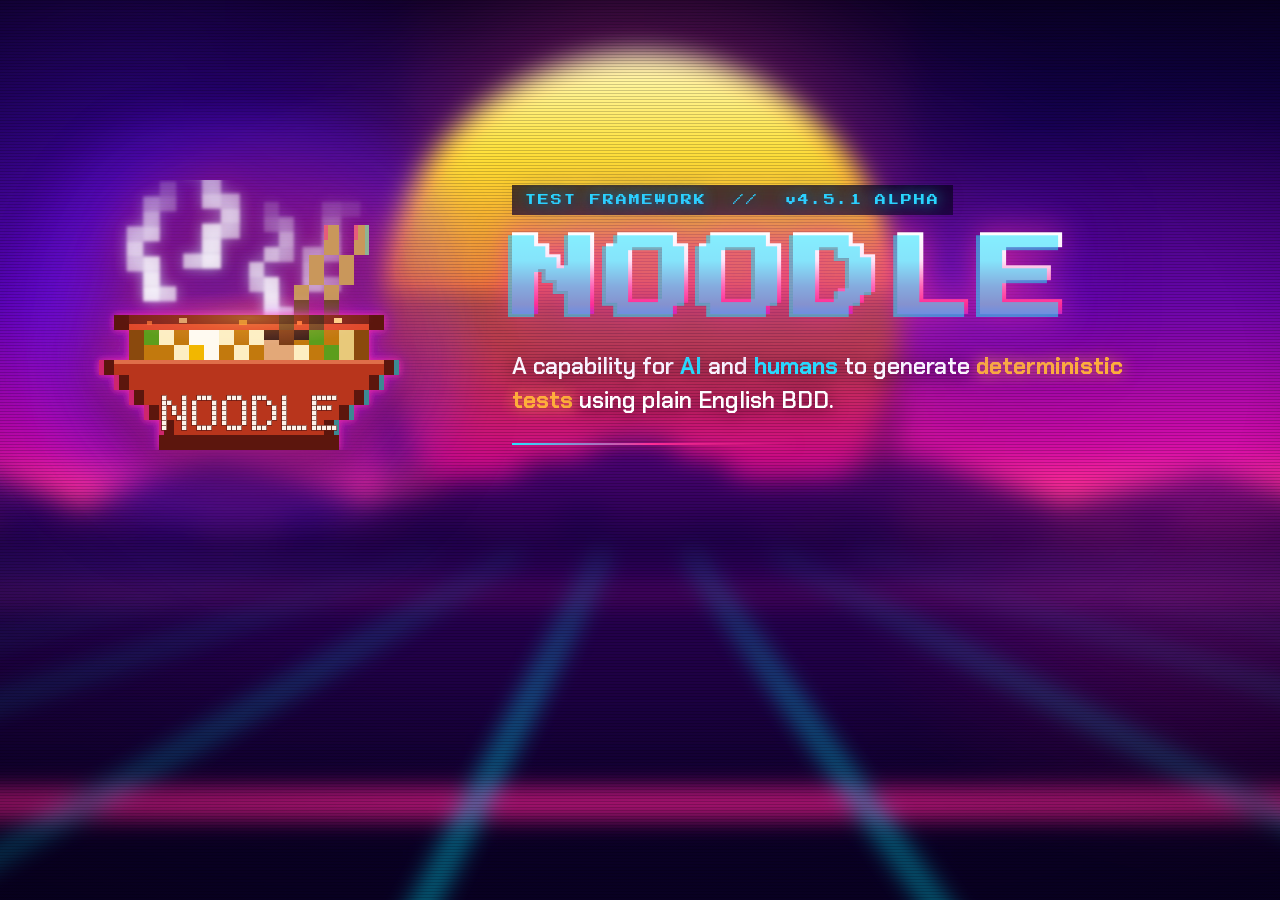
==== tools/og-card.html @ cbca73c9 "NLANDING_0018 style:bumps the page to the 4.5.1-alpha release Tracks the new release tag across ever" ====
<!DOCTYPE html>
<html lang="en">
<head>
<meta charset="utf-8">
<title>Noodle — social card source (1200×630)</title>

<!--
  Source for assets/img/og-cover.png.

  It is not part of the site — nothing links to it. It exists so the social
  card can be re-exported from the same stylesheet the hero uses, instead of
  being redrawn by hand every time the hero changes. Serve the repo and render
  this page at exactly 1200×630:

    python3 -m http.server 8000
    chrome --headless --force-prefers-reduced-motion \
           --window-size=1200,630 --screenshot=assets/img/og-cover.png \
           http://127.0.0.1:8000/tools/og-card.html

  --force-prefers-reduced-motion matters: it freezes the steam, the float and
  the halo pulse, so the export is deterministic rather than whatever frame the
  screenshot happened to catch.
-->

<link rel="stylesheet" href="../assets/css/styles.css">
<style>
  /* The card is a fixed 1200×630 plate, not a responsive page, so the hero's
     centred column becomes two columns and the vw-based clamps settle at their
     ceilings. Everything else is inherited from styles.css on purpose. */

  html, body {
    width: 1200px;
    height: 630px;
    overflow: hidden;
  }

  .og {
    position: relative;
    z-index: 3;
    box-sizing: border-box;
    display: grid;
    grid-template-columns: 430px 1fr;
    align-items: center;
    gap: 48px;
    width: 1200px;
    height: 630px;
    padding: 0 70px 0 34px;
  }

  .og .logo-stage {
    width: 360px;
    margin: 0 auto;
  }

  .og-copy { text-align: left; }

  /* The sun sits directly behind this line on the card, and cyan on orange is
     unreadable — same dark pill the page's section labels use. */
  .og-copy .kicker {
    display: inline-block;
    margin: 0 0 16px;
    padding: 7px 13px 6px;
    background: rgba(8, 2, 24, .72);
    backdrop-filter: blur(5px);
  }
  .og-copy .wordmark { margin: 0 0 20px; }

  .og-copy .tagline {
    max-width: 620px;
    margin: 0;
    line-height: 1.45;
  }

  .og-rule {
    width: 280px;
    height: 2px;
    margin: 26px 0 0;
    background: linear-gradient(90deg, var(--cyan), var(--magenta), transparent);
    box-shadow: 0 0 14px rgba(255, 45, 149, .6);
  }
</style>
</head>
<body>

<div class="scene" aria-hidden="true">
  <div class="sky"></div>
  <div class="stars"></div>
  <div class="sun"></div>
  <div class="city"></div>
  <div class="ridge"></div>
  <div class="floor"><div class="floor-grid"></div></div>
  <div class="haze haze-a"></div>
  <div class="haze haze-b"></div>
</div>

<div class="crt" aria-hidden="true">
  <div class="scanlines"></div>
  <div class="vignette"></div>
</div>

<div class="og">

  <div class="logo-stage">
    <div class="logo-halo"></div>
    <img class="logo" src="../assets/img/noodle-bowl-hot.svg"
         alt="" width="320" height="240">
  </div>

  <div class="og-copy">
    <p class="kicker">TEST FRAMEWORK &nbsp;//&nbsp; v4.5.1 ALPHA</p>

    <h1 class="wordmark">
      <span class="wordmark-text" data-text="NOODLE">NOODLE</span>
    </h1>

    <p class="tagline">
      A capability for <b>AI</b> and <b>humans</b> to generate
      <b class="hot">deterministic tests</b> using plain&nbsp;English&nbsp;BDD.
    </p>

    <div class="og-rule"></div>
  </div>

</div>

</body>
</html>
---- assets/css/styles.css ----
/* ==========================================================================
   Noodle — landing page
   80s synthwave / cyberpunk. Blurred scene behind, crisp pixel art in front.
   ========================================================================== */

/* --- self-hosted fonts (SIL Open Font License, see assets/fonts/README.md) --- */

@font-face {
  font-family: 'Press Start 2P';
  src: url('../fonts/press-start-2p-400.woff2') format('woff2');
  font-weight: 400;
  font-style: normal;
  font-display: swap;
}

@font-face {
  font-family: 'Chakra Petch';
  src: url('../fonts/chakra-petch-400.woff2') format('woff2');
  font-weight: 400;
  font-style: normal;
  font-display: swap;
}

@font-face {
  font-family: 'Chakra Petch';
  src: url('../fonts/chakra-petch-600.woff2') format('woff2');
  font-weight: 600;
  font-style: normal;
  font-display: swap;
}

@font-face {
  font-family: 'Chakra Petch';
  src: url('../fonts/chakra-petch-700.woff2') format('woff2');
  font-weight: 700;
  font-style: normal;
  font-display: swap;
}

:root {
  --ink:        #05010f;
  --ink-2:      #0b0221;
  --magenta:    #ff2d95;
  --cyan:       #23e5ff;
  --violet:     #7a1bff;
  --amber:      #ffb03a;
  --paper:      #ffe9fb;
  --paper-dim:  #c9a8d8;

  --pixel: 'Press Start 2P', 'Courier New', monospace;
  --ui:    'Chakra Petch', 'Trebuchet MS', system-ui, sans-serif;
  --mono:  ui-monospace, 'SF Mono', 'JetBrains Mono', Menlo, Consolas, monospace;

  --horizon: 60%;
}

* { box-sizing: border-box; }

[hidden] { display: none !important; }

html { scroll-behavior: smooth; }

body {
  margin: 0;
  min-height: 100vh;
  background: var(--ink);
  color: var(--paper);
  font-family: var(--ui);
  font-size: 17px;
  line-height: 1.6;
  overflow-x: hidden;
  -webkit-font-smoothing: antialiased;
}

/* ==========================================================================
   1. The scene — everything in here is blurred
   ========================================================================== */

.scene {
  position: fixed;
  inset: -8%;                       /* overscan so blurred edges stay off-screen */
  z-index: 0;
  overflow: hidden;
  filter: blur(13px) saturate(1.45);
  transform: translateZ(0);
}

.sky {
  position: absolute;
  inset: 0;
  background:
    linear-gradient(180deg,
      #04010d   0%,
      #10033a  18%,
      #3d0a78  36%,
      #94157a  50%,
      #ff5f7d  57%,
      #ffc861  60%,
      #2a0246  64%,
      #12022c 100%);
}

.stars {
  position: absolute;
  left: 0; right: 0; top: 0; height: 46%;
  background-image:
    radial-gradient(2px 2px at 12% 18%, #fff, transparent),
    radial-gradient(2px 2px at 27% 42%, #cfe9ff, transparent),
    radial-gradient(2px 2px at 41%  9%, #fff, transparent),
    radial-gradient(3px 3px at 58% 27%, #ffd6f2, transparent),
    radial-gradient(2px 2px at 71% 13%, #fff, transparent),
    radial-gradient(2px 2px at 83% 35%, #cfe9ff, transparent),
    radial-gradient(2px 2px at 92% 20%, #fff, transparent),
    radial-gradient(2px 2px at 5%  48%, #fff, transparent);
  opacity: .8;
}

/* the big sinking sun */
.sun {
  position: absolute;
  left: 50%;
  bottom: calc(100% - var(--horizon) - 2%);
  width: 58vmin;
  height: 58vmin;
  transform: translateX(-50%);
  border-radius: 50%;
  background: linear-gradient(180deg,
    #fffbd6  0%,
    #ffe066 20%,
    #ff9a3d 46%,
    #ff2d95 76%,
    #c81ad6 100%);
  box-shadow: 0 0 22vmin rgba(255, 90, 140, .55);
}

.sun::after {                       /* the classic banding across the lower half */
  content: '';
  position: absolute;
  inset: 44% 0 0 0;
  background: repeating-linear-gradient(180deg,
    transparent 0 11px,
    rgba(22, 2, 48, .9) 11px 20px);
}

/* skyline sitting on the horizon */
.city {
  position: absolute;
  left: -5%; right: -5%;
  top: calc(var(--horizon) - 70px);
  height: 70px;
  background: linear-gradient(180deg, #2b0a52, #150330);
  clip-path: polygon(
    0% 100%,  0% 62%,  3% 62%,  3% 40%,  7% 40%,  7% 72%, 11% 72%,
    11% 30%, 14% 30%, 14% 66%, 19% 66%, 19% 48%, 23% 48%, 23% 78%,
    28% 78%, 28% 34%, 31% 34%, 31% 70%, 36% 70%, 36% 55%, 40% 55%,
    40% 80%, 45% 80%, 45% 26%, 48% 26%, 48% 64%, 53% 64%, 53% 44%,
    57% 44%, 57% 76%, 62% 76%, 62% 36%, 66% 36%, 66% 68%, 71% 68%,
    71% 50%, 75% 50%, 75% 82%, 80% 82%, 80% 32%, 83% 32%, 83% 70%,
    88% 70%, 88% 54%, 92% 54%, 92% 74%, 96% 74%, 96% 44%, 100% 44%,
    100% 100%);
}

/* mountain ridge just behind it */
.ridge {
  position: absolute;
  left: -5%; right: -5%;
  top: calc(var(--horizon) - 130px);
  height: 130px;
  background: linear-gradient(180deg, rgba(58, 10, 96, .9), rgba(20, 3, 48, .95));
  clip-path: polygon(
    0% 100%, 0% 70%, 9% 34%, 16% 62%, 24% 22%, 33% 58%, 41% 40%,
    50% 8%, 58% 46%, 67% 26%, 76% 60%, 85% 36%, 93% 64%, 100% 46%,
    100% 100%);
}

/* neon horizon line */
.city::after {
  content: '';
  position: absolute;
  left: 0; right: 0; bottom: -3px;
  height: 3px;
  background: linear-gradient(90deg, var(--cyan), #fff, var(--magenta));
}

/* the perspective floor */
.floor {
  position: absolute;
  left: 0; right: 0;
  top: var(--horizon);
  bottom: 0;
  overflow: hidden;
  perspective: 190px;
  perspective-origin: 50% 0%;
  background: linear-gradient(180deg, #22043f 0%, #0a0120 70%);
}

.floor-grid {
  position: absolute;
  left: -60%; right: -60%;
  top: 0;
  height: 340%;
  transform: rotateX(70deg);
  transform-origin: 50% 0;
  background-image:
    repeating-linear-gradient(90deg, rgba(60, 240, 255, .9) 0 3px, transparent 3px 84px),
    repeating-linear-gradient(0deg,  rgba(255, 60, 160, .9) 0 3px, transparent 3px 84px);
  animation: floor-scroll 2.4s linear infinite;
}

@keyframes floor-scroll {
  to { background-position: 0 84px, 0 84px; }
}

/* drifting colour haze */
.haze {
  position: absolute;
  width: 70vmax;
  height: 70vmax;
  border-radius: 50%;
  mix-blend-mode: screen;
  opacity: .3;
}

.haze-a {
  left: -18vmax; top: -12vmax;
  background: radial-gradient(circle, rgba(122, 27, 255, .85), transparent 62%);
  animation: drift-a 22s ease-in-out infinite alternate;
}

.haze-b {
  right: -22vmax; top: 8vmax;
  background: radial-gradient(circle, rgba(255, 45, 149, .7), transparent 62%);
  animation: drift-b 27s ease-in-out infinite alternate;
}

@keyframes drift-a { to { transform: translate3d(12vmax, 8vmax, 0) scale(1.15); } }
@keyframes drift-b { to { transform: translate3d(-14vmax, 6vmax, 0) scale(1.1); } }

/* ==========================================================================
   2. CRT overlay — sharp, sits above the blur, below the content
   ========================================================================== */

.crt {
  position: fixed;
  inset: 0;
  z-index: 1;
  pointer-events: none;
}

.scanlines {
  position: absolute;
  inset: 0;
  background: repeating-linear-gradient(180deg,
    rgba(0, 0, 0, .30) 0 1px,
    transparent 1px 3px);
  opacity: .6;
}

.vignette {
  position: absolute;
  inset: 0;
  background: radial-gradient(125% 95% at 50% 42%,
    transparent 38%, rgba(3, 0, 12, .82) 100%);
}

/* one-off CRT power-on wipe */
body.booting main,
body.booting .topbar,
body.booting .footer { animation: boot-in .9s ease-out both; }

@keyframes boot-in {
  0%   { opacity: 0; transform: scaleY(.004); filter: brightness(4); }
  35%  { opacity: 1; transform: scaleY(.004); filter: brightness(4); }
  60%  { transform: scaleY(1); filter: brightness(1.8); }
  100% { transform: scaleY(1); filter: brightness(1); }
}

/* ==========================================================================
   3. Foreground chrome
   ========================================================================== */

.topbar, main, .footer { position: relative; z-index: 3; }

.topbar {
  display: flex;
  align-items: center;
  justify-content: space-between;
  gap: 16px;
  padding: 18px clamp(16px, 4vw, 48px);
}

.brand {
  display: inline-flex;
  align-items: center;
  gap: 10px;
  text-decoration: none;
  font-family: var(--pixel);
  font-size: 11px;
  letter-spacing: .1em;
  color: var(--paper);
}

.brand-dot {
  width: 10px; height: 10px;
  background: var(--magenta);
  box-shadow: 0 0 10px var(--magenta), 0 0 22px var(--magenta);
  animation: blip 2.2s ease-in-out infinite;
}

@keyframes blip { 0%, 100% { opacity: 1; } 50% { opacity: .35; } }

.brand-name { text-shadow: 0 0 14px rgba(255, 45, 149, .8); }

.topnav {
  display: flex;
  gap: clamp(14px, 3vw, 30px);
  font-weight: 600;
  font-size: 15px;
  letter-spacing: .12em;
  text-transform: uppercase;
}

.topnav a {
  color: var(--paper-dim);
  text-decoration: none;
  padding-bottom: 2px;
  border-bottom: 1px solid transparent;
  transition: color .2s, border-color .2s, text-shadow .2s;
}

.topnav a:hover {
  color: var(--cyan);
  border-bottom-color: var(--cyan);
  text-shadow: 0 0 12px rgba(35, 229, 255, .9);
}

/* ==========================================================================
   4. Hero
   ========================================================================== */

.hero {
  max-width: 960px;
  margin: 0 auto;
  padding: clamp(18px, 4vh, 48px) clamp(18px, 5vw, 32px) 72px;
  text-align: center;
}

/* --- the bowl ------------------------------------------------------------ */

.logo-stage {
  position: relative;
  width: min(380px, 70vw);
  margin: 0 auto clamp(90px, 14vw, 130px);
}

.logo-halo {
  position: absolute;
  left: 50%; top: 52%;
  width: 155%; height: 155%;
  transform: translate(-50%, -50%);
  background: radial-gradient(circle,
    rgba(255, 122, 61, .26) 0%,
    rgba(255, 45, 149, .28) 34%,
    rgba(122, 27, 255, .20) 56%,
    transparent 72%);
  filter: blur(14px);
  animation: halo 3.6s ease-in-out infinite;
  pointer-events: none;
}

@keyframes halo {
  0%, 100% { opacity: .7; transform: translate(-50%, -50%) scale(1); }
  50%      { opacity: 1;  transform: translate(-50%, -50%) scale(1.09); }
}

.logo {
  position: relative;
  display: block;
  width: 100%;
  height: auto;
  image-rendering: pixelated;
  filter:
    drop-shadow(0 0 20px rgba(255, 45, 149, .55))
    drop-shadow(0 0 52px rgba(122, 27, 255, .45))
    drop-shadow(0 16px 26px rgba(0, 0, 0, .65));
  animation: float 5.5s ease-in-out infinite;
}

@keyframes float {
  0%, 100% { transform: translateY(0)     rotate(-.5deg); }
  50%      { transform: translateY(-15px) rotate(.5deg); }
}

.logo-reflection {
  position: absolute;
  left: 0;
  top: 96%;
  width: 100%;
  height: auto;
  image-rendering: pixelated;
  transform: scaleY(-1);
  opacity: .32;
  filter: blur(3px) saturate(1.4);
  -webkit-mask-image: linear-gradient(to bottom, transparent 34%, #000 100%);
  mask-image: linear-gradient(to bottom, transparent 34%, #000 100%);
  pointer-events: none;
}

/* --- wordmark ------------------------------------------------------------ */

.kicker {
  margin: 0 0 14px;
  font-family: var(--pixel);
  font-size: clamp(8px, 1.6vw, 11px);
  letter-spacing: .18em;
  color: var(--cyan);
  text-shadow:
    0 0 14px rgba(35, 229, 255, .9),
    0 2px 10px rgba(3, 0, 12, .95),
    0 0 26px rgba(3, 0, 12, .8);
}

.wordmark {
  margin: 0 0 22px;
  font-family: var(--pixel);
  font-size: clamp(2.1rem, 9.2vw, 5.6rem);
  line-height: 1.1;
  letter-spacing: .04em;
}

.wordmark-text {
  position: relative;
  display: inline-block;
  background: linear-gradient(180deg,
    #ffffff 0%, #ffe3f7 30%, #ff65b6 56%, #ff2d95 74%, #7a1bff 100%);
  -webkit-background-clip: text;
  background-clip: text;
  color: transparent;
  -webkit-text-fill-color: transparent;
  filter:
    drop-shadow(0 0 16px rgba(255, 45, 149, .65))
    drop-shadow(0 0 44px rgba(122, 27, 255, .55));
}

/* chromatic-aberration ghost */
.wordmark-text::before {
  content: attr(data-text);
  position: absolute;
  left: -4px; top: 3px;
  z-index: -1;
  color: var(--cyan);
  -webkit-text-fill-color: var(--cyan);
  background: none;
  opacity: .55;
  filter: blur(.4px);
}

.tagline {
  max-width: 720px;
  margin: 0 auto 14px;
  font-size: clamp(1.05rem, 2.4vw, 1.45rem);
  font-weight: 600;
  color: #fff;
  text-shadow: 0 2px 18px rgba(0, 0, 0, .8);
}

.tagline b { color: var(--cyan); font-weight: 700; }
.tagline .hot { color: var(--amber); text-shadow: 0 0 16px rgba(255, 176, 58, .8); }

.subtagline {
  max-width: 640px;
  margin: 0 auto 32px;
  font-size: clamp(.95rem, 1.9vw, 1.05rem);
  color: var(--paper-dim);
  text-shadow: 0 2px 14px rgba(0, 0, 0, .85);
}

/* --- buttons ------------------------------------------------------------- */

.cta-row {
  display: flex;
  flex-wrap: wrap;
  gap: 16px;
  justify-content: center;
  margin-bottom: clamp(40px, 7vw, 64px);
}

.btn {
  --glow: var(--magenta);
  position: relative;
  display: inline-block;
  padding: 15px 26px;
  font-family: var(--pixel);
  font-size: clamp(9px, 1.5vw, 11px);
  letter-spacing: .08em;
  text-decoration: none;
  color: #fff;
  background: rgba(10, 2, 30, .55);
  border: 2px solid var(--glow);
  box-shadow: 0 0 14px var(--glow), inset 0 0 14px rgba(255, 255, 255, .07);
  text-shadow: 0 0 10px var(--glow);
  backdrop-filter: blur(4px);
  transition: transform .15s, box-shadow .2s, background .2s;
}

.btn:hover {
  transform: translateY(-3px);
  background: rgba(255, 255, 255, .10);
  box-shadow: 0 0 26px var(--glow), 0 0 60px var(--glow), inset 0 0 18px rgba(255, 255, 255, .12);
}

.btn:active { transform: translateY(0); }

.btn-hot  { --glow: var(--magenta); }
.btn-cool { --glow: var(--cyan); }

/* --- code card ----------------------------------------------------------- */

.code-card {
  max-width: 700px;
  margin: 0 auto;
  text-align: left;
  background: rgba(8, 2, 24, .72);
  border: 1px solid rgba(255, 45, 149, .5);
  box-shadow:
    0 0 0 1px rgba(35, 229, 255, .18),
    0 20px 60px rgba(0, 0, 0, .7),
    0 0 42px rgba(122, 27, 255, .3);
  backdrop-filter: blur(7px);
}

.code-bar {
  display: flex;
  align-items: center;
  gap: 8px;
  padding: 10px 14px;
  border-bottom: 1px solid rgba(255, 45, 149, .3);
  background: rgba(255, 45, 149, .10);
}

.led { width: 10px; height: 10px; border-radius: 50%; }
.led-r { background: #ff4d6d; box-shadow: 0 0 8px #ff4d6d; }
.led-y { background: #ffd24a; box-shadow: 0 0 8px #ffd24a; }
.led-g { background: #46f08a; box-shadow: 0 0 8px #46f08a; }

.code-file {
  margin-left: 8px;
  font-family: var(--mono);
  font-size: 13px;
  letter-spacing: .06em;
  color: var(--paper-dim);
}

.code {
  margin: 0;
  padding: 18px 20px;
  overflow-x: auto;
  font-family: var(--mono);
  font-size: clamp(12px, 2.2vw, 14px);
  line-height: 1.75;
  color: #e9dcff;
}

.c-tag { color: var(--amber); }
.c-key { color: var(--magenta); font-weight: 600; }
.c-str { color: #46f08a; }
.c-var { color: var(--cyan); }
.c-txt { color: #fff; }

.code-foot {
  padding: 11px 20px;
  border-top: 1px solid rgba(35, 229, 255, .28);
  background: rgba(35, 229, 255, .07);
  font-family: var(--mono);
  font-size: 13px;
  color: var(--paper-dim);
}

.prompt { color: var(--magenta); }
.ok { color: #46f08a; }

/* ==========================================================================
   5. Feature strip + woks
   ========================================================================== */

.strip {
  display: grid;
  grid-template-columns: repeat(auto-fit, minmax(240px, 1fr));
  gap: 20px;
  max-width: 1040px;
  margin: 0 auto;
  padding: 0 clamp(18px, 5vw, 32px) 72px;
}

.card {
  padding: 26px 24px;
  background: rgba(10, 2, 30, .6);
  border: 1px solid rgba(122, 27, 255, .55);
  box-shadow: inset 0 0 30px rgba(122, 27, 255, .16);
  backdrop-filter: blur(6px);
  transition: transform .2s, border-color .2s, box-shadow .2s;
}

.card:hover {
  transform: translateY(-4px);
  border-color: var(--cyan);
  box-shadow: 0 0 28px rgba(35, 229, 255, .3), inset 0 0 30px rgba(35, 229, 255, .12);
}

.card h2 {
  margin: 0 0 12px;
  font-family: var(--pixel);
  font-size: 11px;
  letter-spacing: .08em;
  line-height: 1.7;
  color: var(--cyan);
  text-shadow: 0 0 14px rgba(35, 229, 255, .7);
}

.card p { margin: 0; font-size: .98rem; color: var(--paper-dim); }

.woks {
  max-width: 1040px;
  margin: 0 auto;
  padding: 0 clamp(18px, 5vw, 32px) 64px;
  text-align: center;
}

.woks-label {
  display: inline-block;
  padding: 7px 14px 6px;
  background: rgba(8, 2, 24, .7);
  backdrop-filter: blur(5px);
  margin: 0 0 18px;
  font-family: var(--pixel);
  font-size: 10px;
  letter-spacing: .2em;
  color: var(--magenta);
  text-shadow:
    0 0 14px rgba(255, 45, 149, .85),
    0 2px 10px rgba(3, 0, 12, .95),
    0 0 26px rgba(3, 0, 12, .85);
}

.wok-list {
  display: flex;
  flex-wrap: wrap;
  gap: 12px;
  justify-content: center;
  margin: 0 0 18px;
  padding: 0;
  list-style: none;
}

.wok-list li {
  padding: 9px 18px;
  font-family: var(--pixel);
  font-size: 10px;
  letter-spacing: .08em;
  color: var(--paper);
  border: 1px solid rgba(35, 229, 255, .55);
  background: rgba(8, 2, 24, .62);
  box-shadow: 0 0 14px rgba(35, 229, 255, .2);
  backdrop-filter: blur(5px);
}

/* Every wok ships. Three of them carry a chip narrowing what the wok covers —
   how far it has been verified in the wild, or which backends it speaks to —
   so the limit is stated rather than the wok hidden. */

.wok-note {
  display: inline-block;
  margin-left: 9px;
  padding: 3px 6px 2px;
  vertical-align: baseline;
  font-size: 7px;
  line-height: 1;
  letter-spacing: .12em;
  color: var(--ink);
  background: var(--cyan);
  box-shadow: 0 0 12px rgba(35, 229, 255, .5);
}

.woks-note { margin: 0; font-size: .95rem; color: var(--paper-dim); }

/* Body copy laid straight onto the scene. The sun is a fixed layer, so as the
   page scrolls it ends up behind different paragraphs; a dark halo keeps them
   readable wherever it lands. */
.woks-note,
.gate-note,
.docs-intro,
.docs-note,
.docs-list li {
  text-shadow:
    0 0 6px  rgba(3, 0, 12, 1),
    0 0 12px rgba(3, 0, 12, 1),
    0 2px 10px rgba(3, 0, 12, .95),
    0 0 26px rgba(3, 0, 12, .9);
}

/* ==========================================================================
   5b. Desk scene — the guy eating ramen at his terminal
   The art is a self-animating SVG (see the CSS inside it); everything here is
   just the stage it sits on — glow underneath, neon plinth, reflection.
   ========================================================================== */

.desk {
  max-width: 1040px;
  margin: 0 auto;
  padding: 56px clamp(18px, 5vw, 32px) 64px;
  border-top: 1px solid rgba(35, 229, 255, .22);
  text-align: center;
}

.desk-stage {
  position: relative;
  width: min(560px, 92vw);
  margin: 0 auto;
}

/* warm pool of light under the desk, same idea as the bowl's halo */
.desk-stage::before {
  content: '';
  position: absolute;
  left: 50%; top: 58%;
  width: 118%; height: 92%;
  transform: translate(-50%, -50%);
  background: radial-gradient(circle,
    rgba(35, 229, 255, .20) 0%,
    rgba(122, 27, 255, .22) 42%,
    transparent 70%);
  filter: blur(16px);
  animation: halo 4.4s ease-in-out infinite;
  pointer-events: none;
}

/* the neon line the desk stands on */
.desk-stage::after {
  content: '';
  position: absolute;
  left: 8%; right: 8%;
  bottom: 6%;
  height: 2px;
  background: linear-gradient(90deg,
    transparent, var(--magenta), #fff, var(--cyan), transparent);
  opacity: .55;
  filter: blur(.5px);
  pointer-events: none;
}

.desk-art {
  position: relative;
  display: block;
  width: 100%;
  height: auto;
  image-rendering: pixelated;
  filter:
    drop-shadow(0 0 22px rgba(35, 229, 255, .35))
    drop-shadow(0 0 54px rgba(122, 27, 255, .45))
    drop-shadow(0 14px 24px rgba(0, 0, 0, .6));
}

.desk-caption {
  margin: 22px 0 0;
  font-family: var(--pixel);
  font-size: clamp(8px, 1.6vw, 10px);
  letter-spacing: .2em;
  color: var(--cyan);
  text-shadow:
    0 0 14px rgba(35, 229, 255, .85),
    0 2px 10px rgba(3, 0, 12, .95),
    0 0 26px rgba(3, 0, 12, .85);
}

/* ==========================================================================
   6. Footer
   ========================================================================== */

.footer {
  display: flex;
  flex-wrap: wrap;
  gap: 10px;
  justify-content: center;
  padding: 26px 20px 40px;
  border-top: 1px solid rgba(255, 45, 149, .28);
  font-family: var(--pixel);
  font-size: 9px;
  letter-spacing: .12em;
  color: var(--paper-dim);
}

.footer .sep { color: var(--magenta); }

.footer a {
  color: var(--paper-dim);
  text-decoration: none;
  border-bottom: 1px solid transparent;
  transition: color .2s, border-color .2s;
}

.footer a:hover {
  color: var(--cyan);
  border-bottom-color: var(--cyan);
}

/* ==========================================================================
   5c. Install + docs
   ========================================================================== */

.install, .docs {
  max-width: 760px;
  margin: 0 auto;
  padding: 56px clamp(18px, 5vw, 32px) 8px;
  text-align: center;
}

.docs { padding-bottom: 64px; }

.section-label {
  display: inline-block;
  padding: 7px 14px 6px;
  background: rgba(8, 2, 24, .7);
  backdrop-filter: blur(5px);
  margin: 0 0 16px;
  font-family: var(--pixel);
  font-size: 10px;
  letter-spacing: .2em;
  color: var(--magenta);
  text-shadow:
    0 0 14px rgba(255, 45, 149, .85),
    0 2px 10px rgba(3, 0, 12, .95),
    0 0 26px rgba(3, 0, 12, .85);
}

/* The access notice is the one line on this section that must never be missed,
   so it gets a panel of its own rather than trusting the backdrop. */
.gate {
  margin: 0 auto 22px;
  max-width: 56ch;
  padding: 14px 22px;
  font-size: 1rem;
  color: var(--paper);
  background: rgba(8, 2, 24, .74);
  border: 1px solid rgba(255, 45, 149, .34);
  box-shadow: 0 0 0 1px rgba(35, 229, 255, .12), 0 14px 40px rgba(0, 0, 0, .55);
  backdrop-filter: blur(7px);
}

.gate b { color: var(--amber); }

.gate a, .docs-note a {
  color: var(--cyan);
  text-decoration: none;
  border-bottom: 1px solid rgba(35, 229, 255, .5);
}

.gate a:hover { text-shadow: 0 0 12px rgba(35, 229, 255, .9); }

.gate-note, .docs-intro, .docs-note {
  margin: 16px auto 0;
  max-width: 56ch;
  font-size: .95rem;
  color: var(--paper-dim);
}

.docs-intro { margin: 0 auto 20px; }

.install code, .docs code {
  font-family: var(--mono);
  font-size: .92em;
  color: var(--cyan);
}

/* --- the copy button, sitting in the code card's title bar --------------- */

.copy-btn {
  margin-left: auto;
  padding: 5px 10px;
  font-family: var(--pixel);
  font-size: 7px;
  letter-spacing: .12em;
  color: var(--paper);
  background: rgba(255, 45, 149, .16);
  border: 1px solid rgba(255, 45, 149, .55);
  cursor: pointer;
  transition: background .2s, color .2s, box-shadow .2s;
}

.copy-btn:hover {
  background: rgba(255, 45, 149, .32);
  box-shadow: 0 0 14px rgba(255, 45, 149, .55);
}

.copy-btn.is-copied {
  color: var(--ink);
  background: #46f08a;
  border-color: #46f08a;
  box-shadow: 0 0 16px rgba(70, 240, 138, .6);
}

.c-cm { color: #7b6b93; }

/* --- what ships in the box ---------------------------------------------- */

.docs-list {
  margin: 0;
  padding: 0;
  list-style: none;
  text-align: left;
  border-top: 1px solid rgba(35, 229, 255, .22);
}

.docs-list li {
  display: flex;
  flex-wrap: wrap;
  gap: 4px 14px;
  padding: 11px 4px;
  border-bottom: 1px solid rgba(35, 229, 255, .16);
  font-size: .95rem;
  color: var(--paper-dim);
}

.docs-list b {
  flex: 0 0 auto;
  min-width: 15ch;
  font-family: var(--mono);
  font-weight: 600;
  color: var(--cyan);
}

.docs-list span { flex: 1 1 22ch; }

/* ==========================================================================
   6b. Focus
   Keyboard focus has to survive a dark page with custom-painted controls, so
   it gets its own ring rather than leaning on the UA default. :focus-visible
   only, so a mouse click doesn't leave a ring behind.
   ========================================================================== */

a:focus-visible,
button:focus-visible {
  outline: 2px solid var(--cyan);
  outline-offset: 3px;
  border-radius: 1px;
}

.topnav a:focus-visible {
  color: var(--cyan);
  text-shadow: 0 0 12px rgba(35, 229, 255, .9);
}

/* The buttons already glow magenta, so a cyan ring on top of the magenta halo
   reads as mush — they take a white ring and their own hover lift instead. */
.btn:focus-visible {
  outline-color: #fff;
  outline-offset: 4px;
  transform: translateY(-3px);
  box-shadow: 0 0 26px var(--glow), 0 0 60px var(--glow), inset 0 0 18px rgba(255, 255, 255, .12);
}

.copy-btn:focus-visible { outline-color: #fff; }

/* ==========================================================================
   7. Motion / small screens
   ========================================================================== */

@media (max-width: 640px) {
  .topnav { font-size: 13px; }
  .logo-stage { margin-bottom: 86px; }
  .logo-reflection { display: none; }
}

@media (prefers-reduced-motion: reduce) {
  html { scroll-behavior: auto; }
  .floor-grid, .haze, .logo, .logo-halo, .brand-dot, .desk-stage::before,
  body.booting main, body.booting .topbar, body.booting .footer {
    animation: none !important;
  }
  .btn:hover, .card:hover { transform: none; }
}
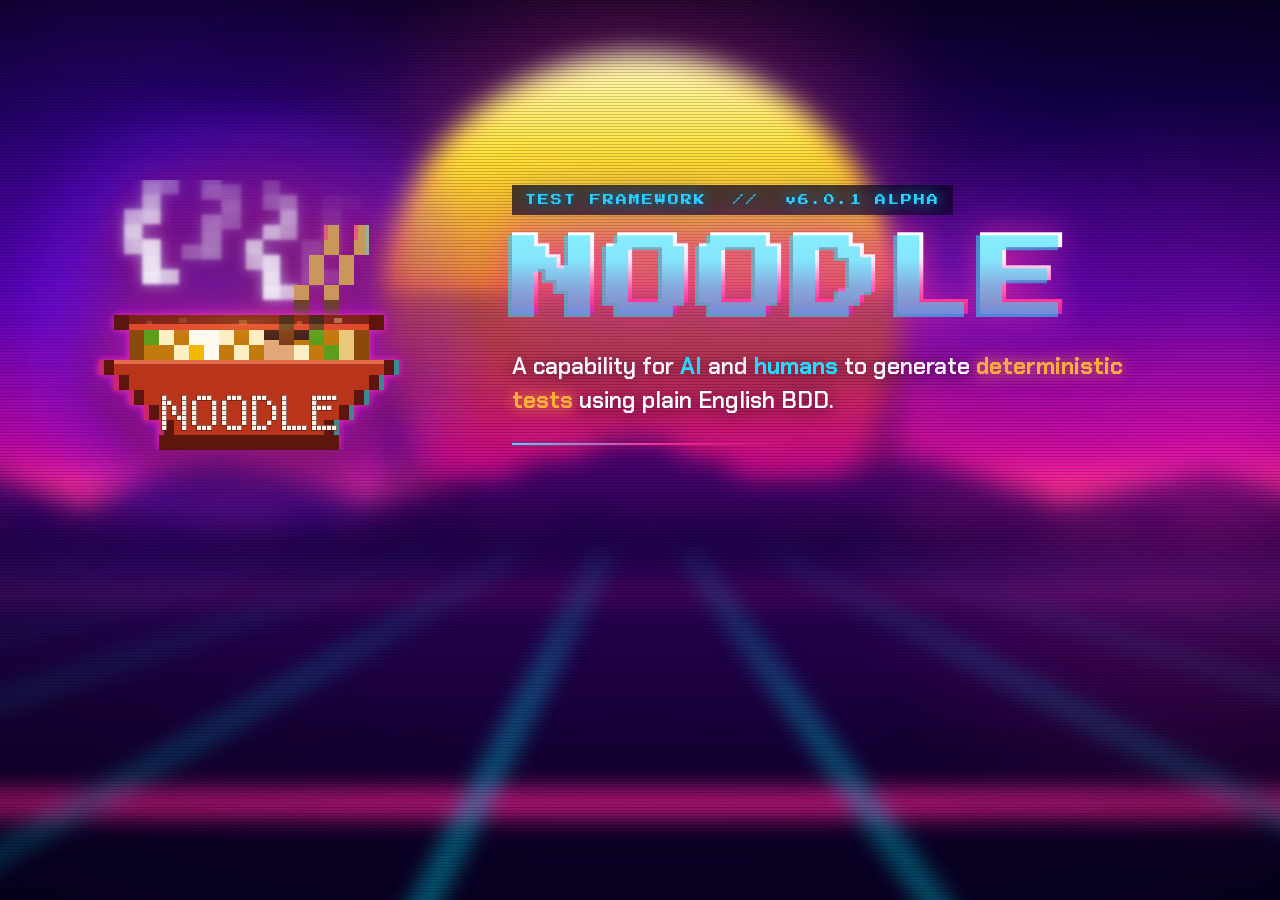
==== commit f239aee3: "NLANDING_0019 style:bumps the page to the 6.0.1-alpha release Bumps the landing page from 4.5.1-alph" ====
--- a/tools/og-card.html
+++ b/tools/og-card.html
@@ -107,7 +107,7 @@
   </div>
 
   <div class="og-copy">
-    <p class="kicker">TEST FRAMEWORK &nbsp;//&nbsp; v4.5.1 ALPHA</p>
+    <p class="kicker">TEST FRAMEWORK &nbsp;//&nbsp; v6.0.1 ALPHA</p>
 
     <h1 class="wordmark">
       <span class="wordmark-text" data-text="NOODLE">NOODLE</span>
--- a/assets/css/styles.css
+++ b/assets/css/styles.css
@@ -664,7 +664,7 @@
   backdrop-filter: blur(5px);
 }
 
-/* Every wok ships. Three of them carry a chip narrowing what the wok covers —
+/* Every wok ships. Four of them carry a chip narrowing what the wok covers —
    how far it has been verified in the wild, or which backends it speaks to —
    so the limit is stated rather than the wok hidden. */
 
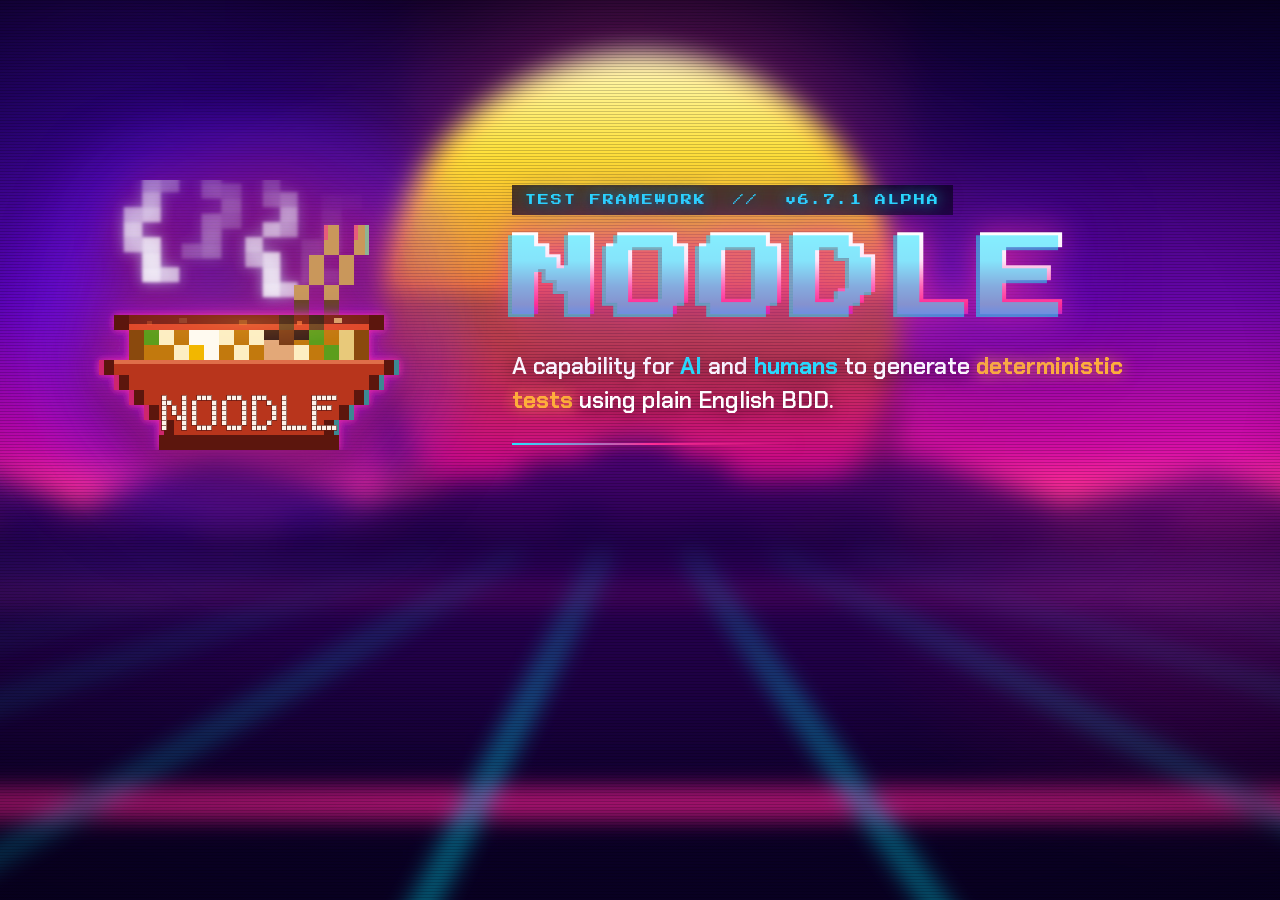
==== commit c766e41c: "NLANDING_0020 style:bumps the page to the 6.7.1-alpha release Points the page at the 6.7.1-alpha rel" ====
--- a/tools/og-card.html
+++ b/tools/og-card.html
@@ -107,7 +107,7 @@
   </div>
 
   <div class="og-copy">
-    <p class="kicker">TEST FRAMEWORK &nbsp;//&nbsp; v6.0.1 ALPHA</p>
+    <p class="kicker">TEST FRAMEWORK &nbsp;//&nbsp; v6.7.1 ALPHA</p>
 
     <h1 class="wordmark">
       <span class="wordmark-text" data-text="NOODLE">NOODLE</span>
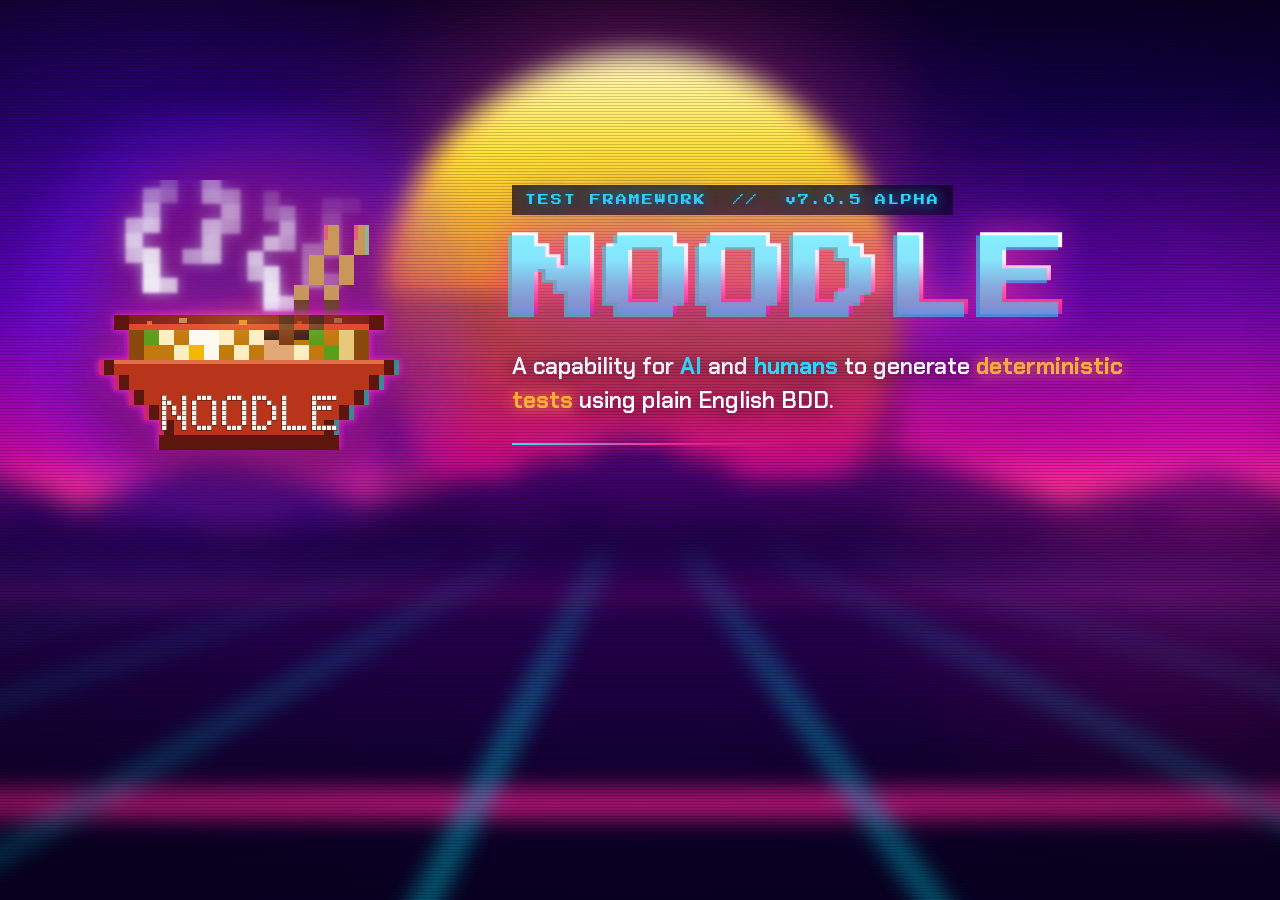
==== commit 1b51006a: "NLANDING_0021 style:bumps the page to the 7.0.5-alpha release Points the page at the build that now " ====
--- a/tools/og-card.html
+++ b/tools/og-card.html
@@ -107,7 +107,7 @@
   </div>
 
   <div class="og-copy">
-    <p class="kicker">TEST FRAMEWORK &nbsp;//&nbsp; v6.7.1 ALPHA</p>
+    <p class="kicker">TEST FRAMEWORK &nbsp;//&nbsp; v7.0.5 ALPHA</p>
 
     <h1 class="wordmark">
       <span class="wordmark-text" data-text="NOODLE">NOODLE</span>
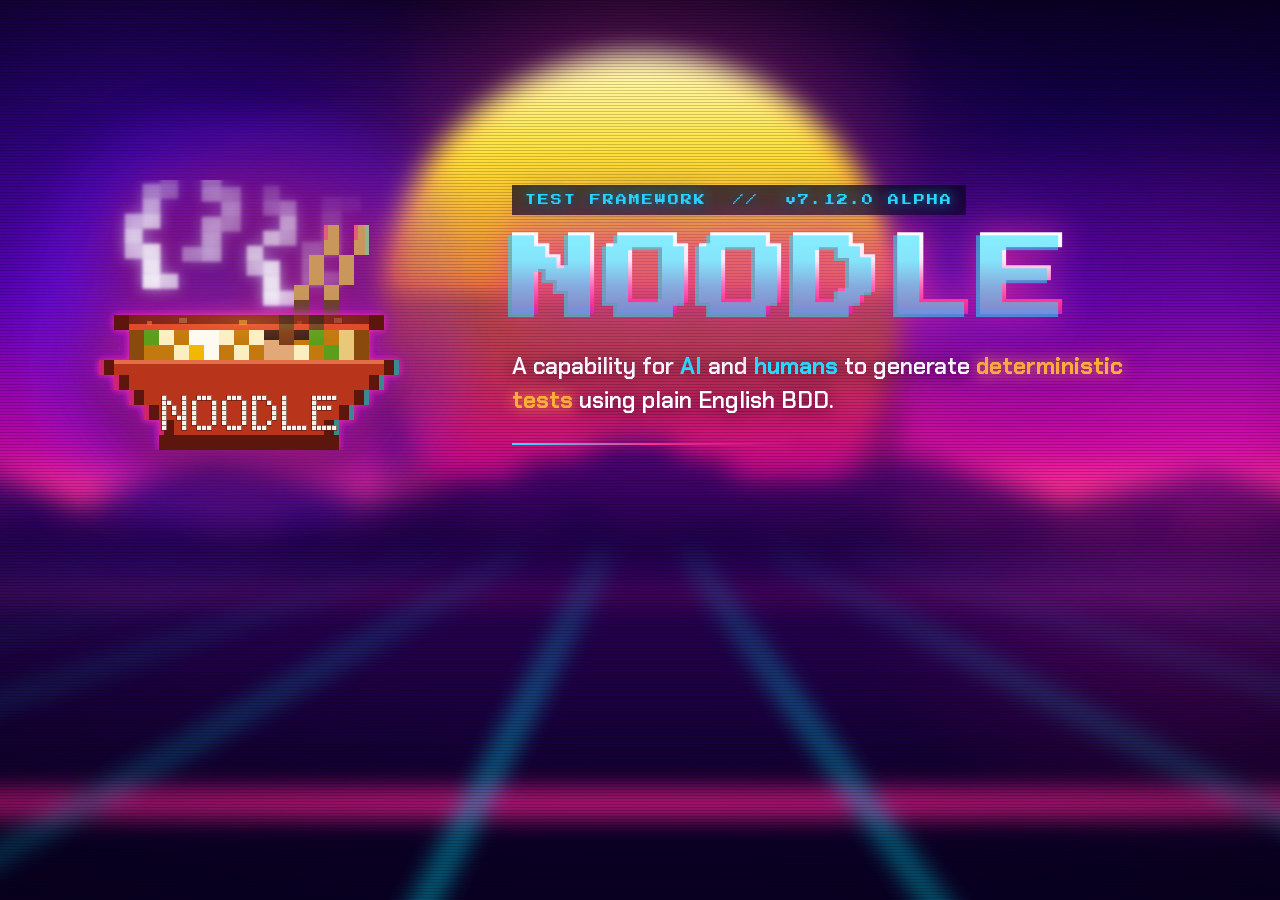
==== commit 20110218: "NLANDING_0022 style:bumps the page to the 7.12.0-alpha release points the page at the build the rele" ====
--- a/tools/og-card.html
+++ b/tools/og-card.html
@@ -107,7 +107,7 @@
   </div>
 
   <div class="og-copy">
-    <p class="kicker">TEST FRAMEWORK &nbsp;//&nbsp; v7.0.5 ALPHA</p>
+    <p class="kicker">TEST FRAMEWORK &nbsp;//&nbsp; v7.12.0 ALPHA</p>
 
     <h1 class="wordmark">
       <span class="wordmark-text" data-text="NOODLE">NOODLE</span>
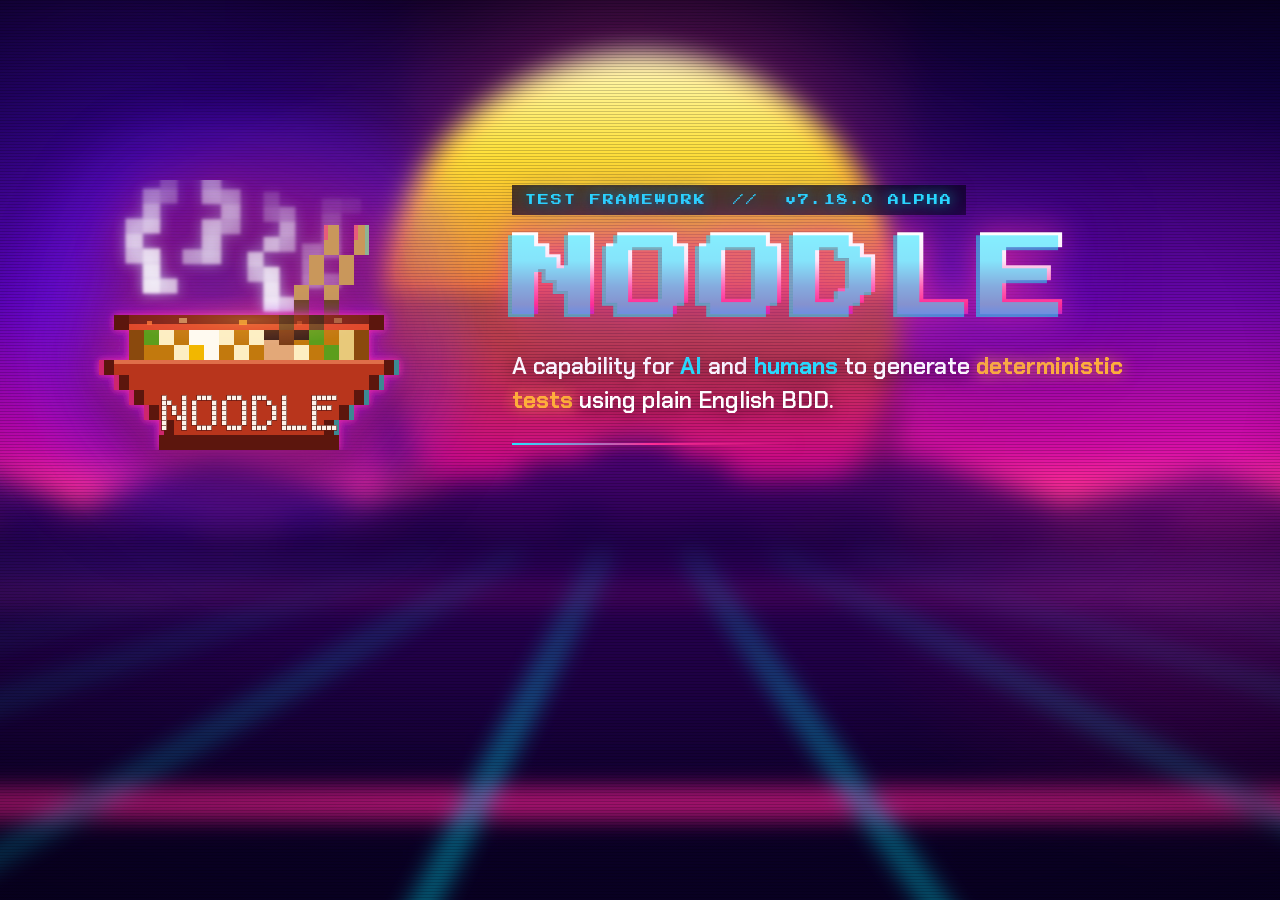
==== commit 996aa9d7: "NLANDING_0023 style:bumps the page to the 7.18.0-alpha release points the page at the build the rele" ====
--- a/tools/og-card.html
+++ b/tools/og-card.html
@@ -107,7 +107,7 @@
   </div>
 
   <div class="og-copy">
-    <p class="kicker">TEST FRAMEWORK &nbsp;//&nbsp; v7.12.0 ALPHA</p>
+    <p class="kicker">TEST FRAMEWORK &nbsp;//&nbsp; v7.18.0 ALPHA</p>
 
     <h1 class="wordmark">
       <span class="wordmark-text" data-text="NOODLE">NOODLE</span>
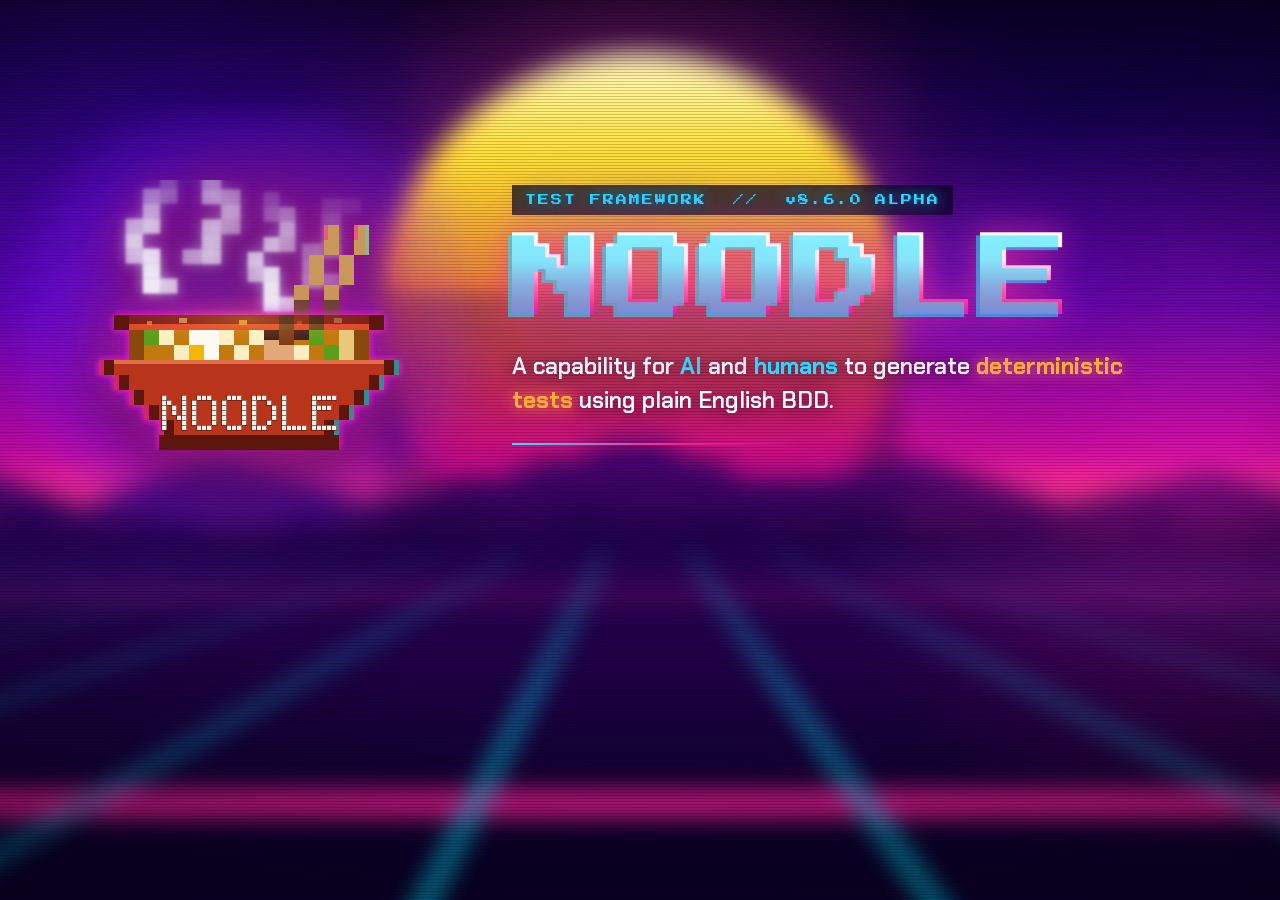
==== commit 5a62a8b1: "NLANDING_0024 style:bumps the page to the 8.6.0-alpha release Points the page at the build the relea" ====
--- a/tools/og-card.html
+++ b/tools/og-card.html
@@ -107,7 +107,7 @@
   </div>
 
   <div class="og-copy">
-    <p class="kicker">TEST FRAMEWORK &nbsp;//&nbsp; v7.18.0 ALPHA</p>
+    <p class="kicker">TEST FRAMEWORK &nbsp;//&nbsp; v8.6.0 ALPHA</p>
 
     <h1 class="wordmark">
       <span class="wordmark-text" data-text="NOODLE">NOODLE</span>
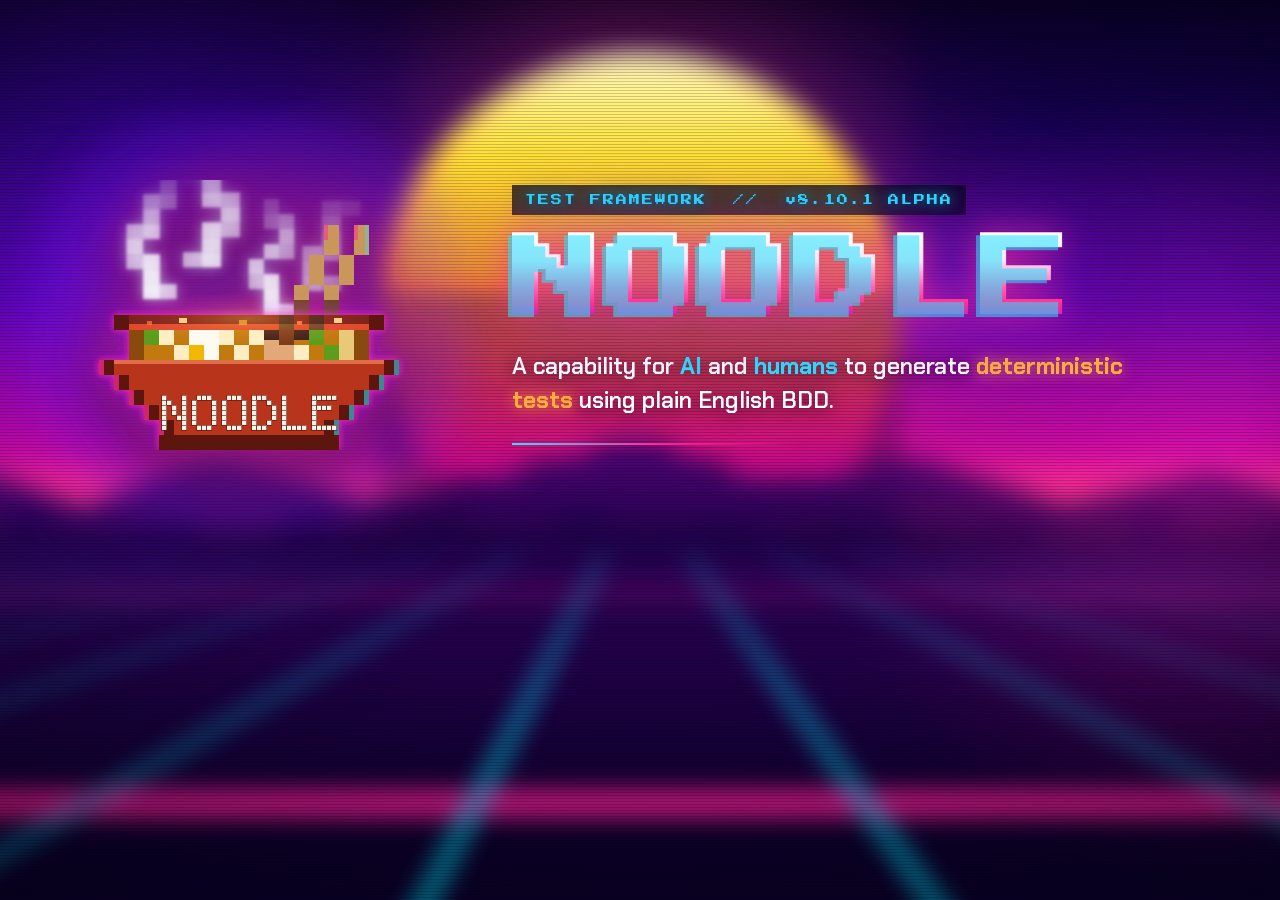
==== commit 662defe7: "NLANDING_0025 style:bumps the page to the 8.10.1-alpha release Points the page at the build the rele" ====
--- a/tools/og-card.html
+++ b/tools/og-card.html
@@ -107,7 +107,7 @@
   </div>
 
   <div class="og-copy">
-    <p class="kicker">TEST FRAMEWORK &nbsp;//&nbsp; v8.6.0 ALPHA</p>
+    <p class="kicker">TEST FRAMEWORK &nbsp;//&nbsp; v8.10.1 ALPHA</p>
 
     <h1 class="wordmark">
       <span class="wordmark-text" data-text="NOODLE">NOODLE</span>
